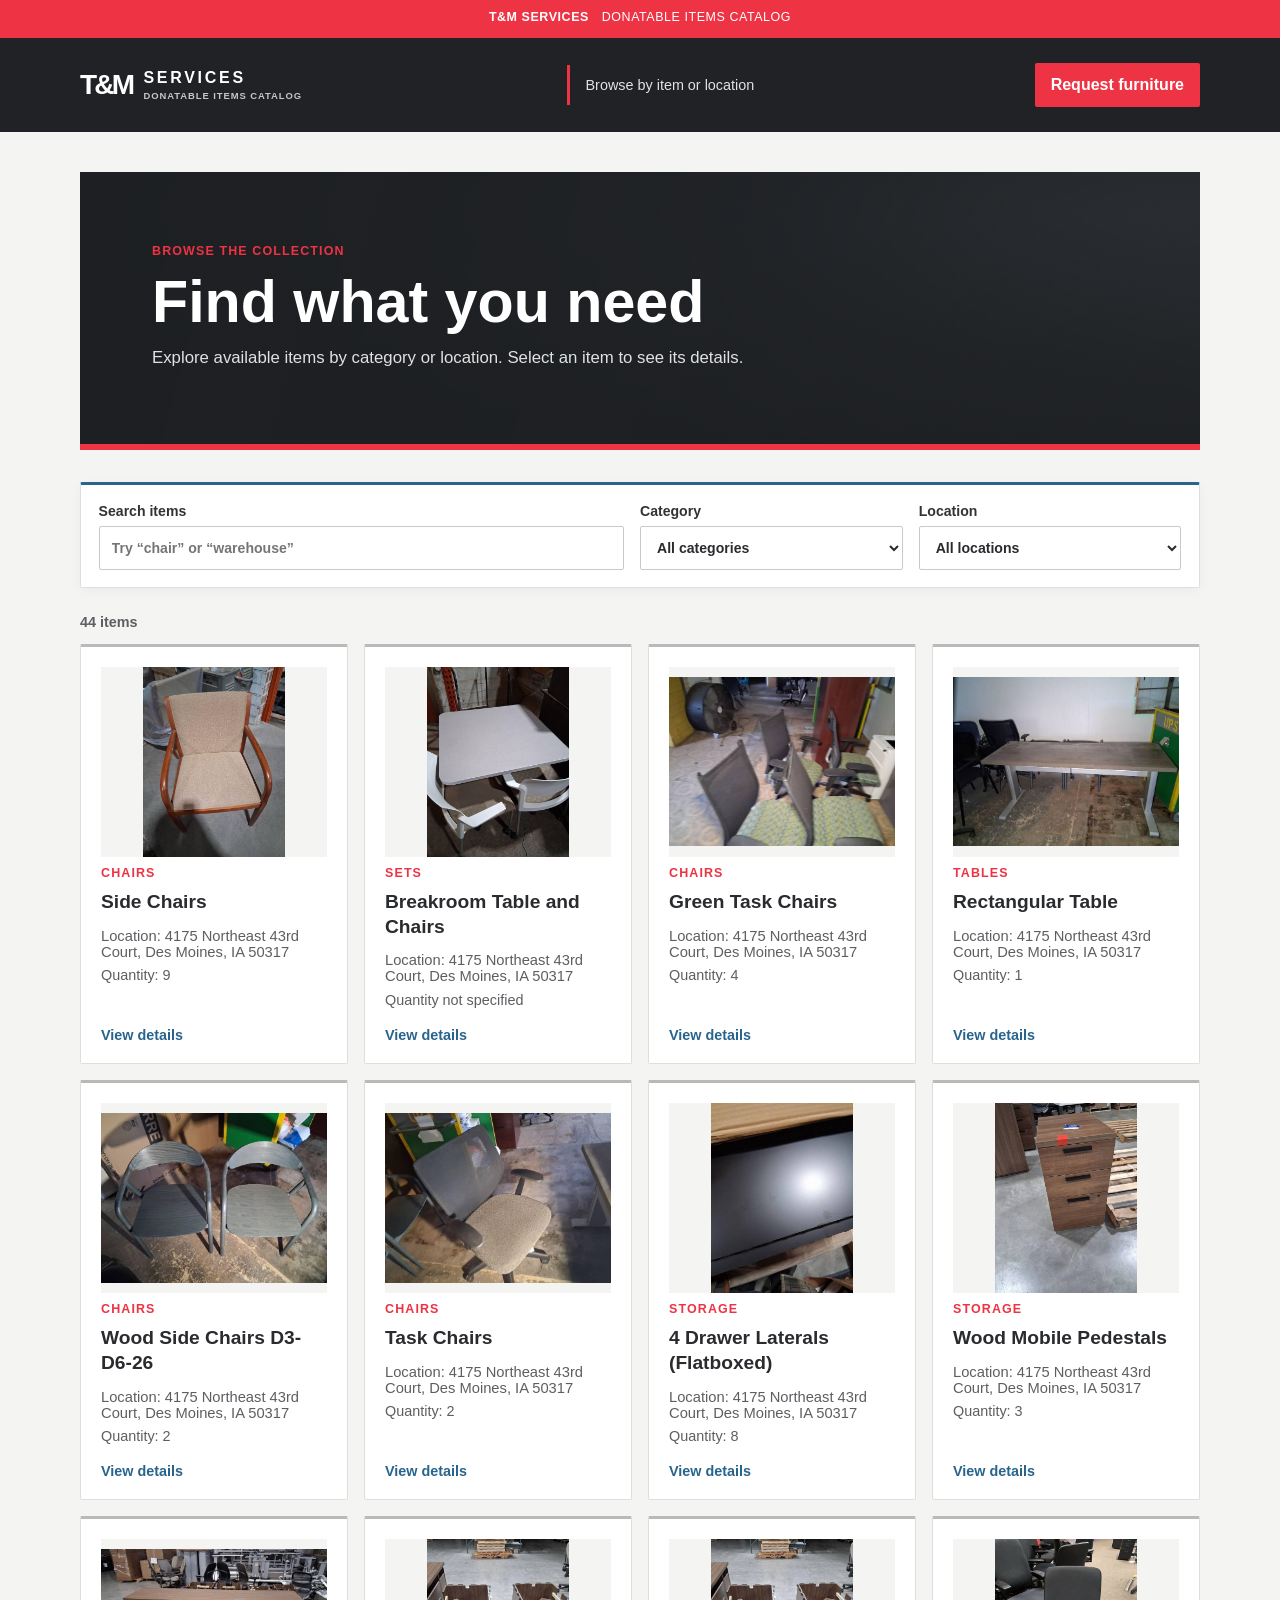
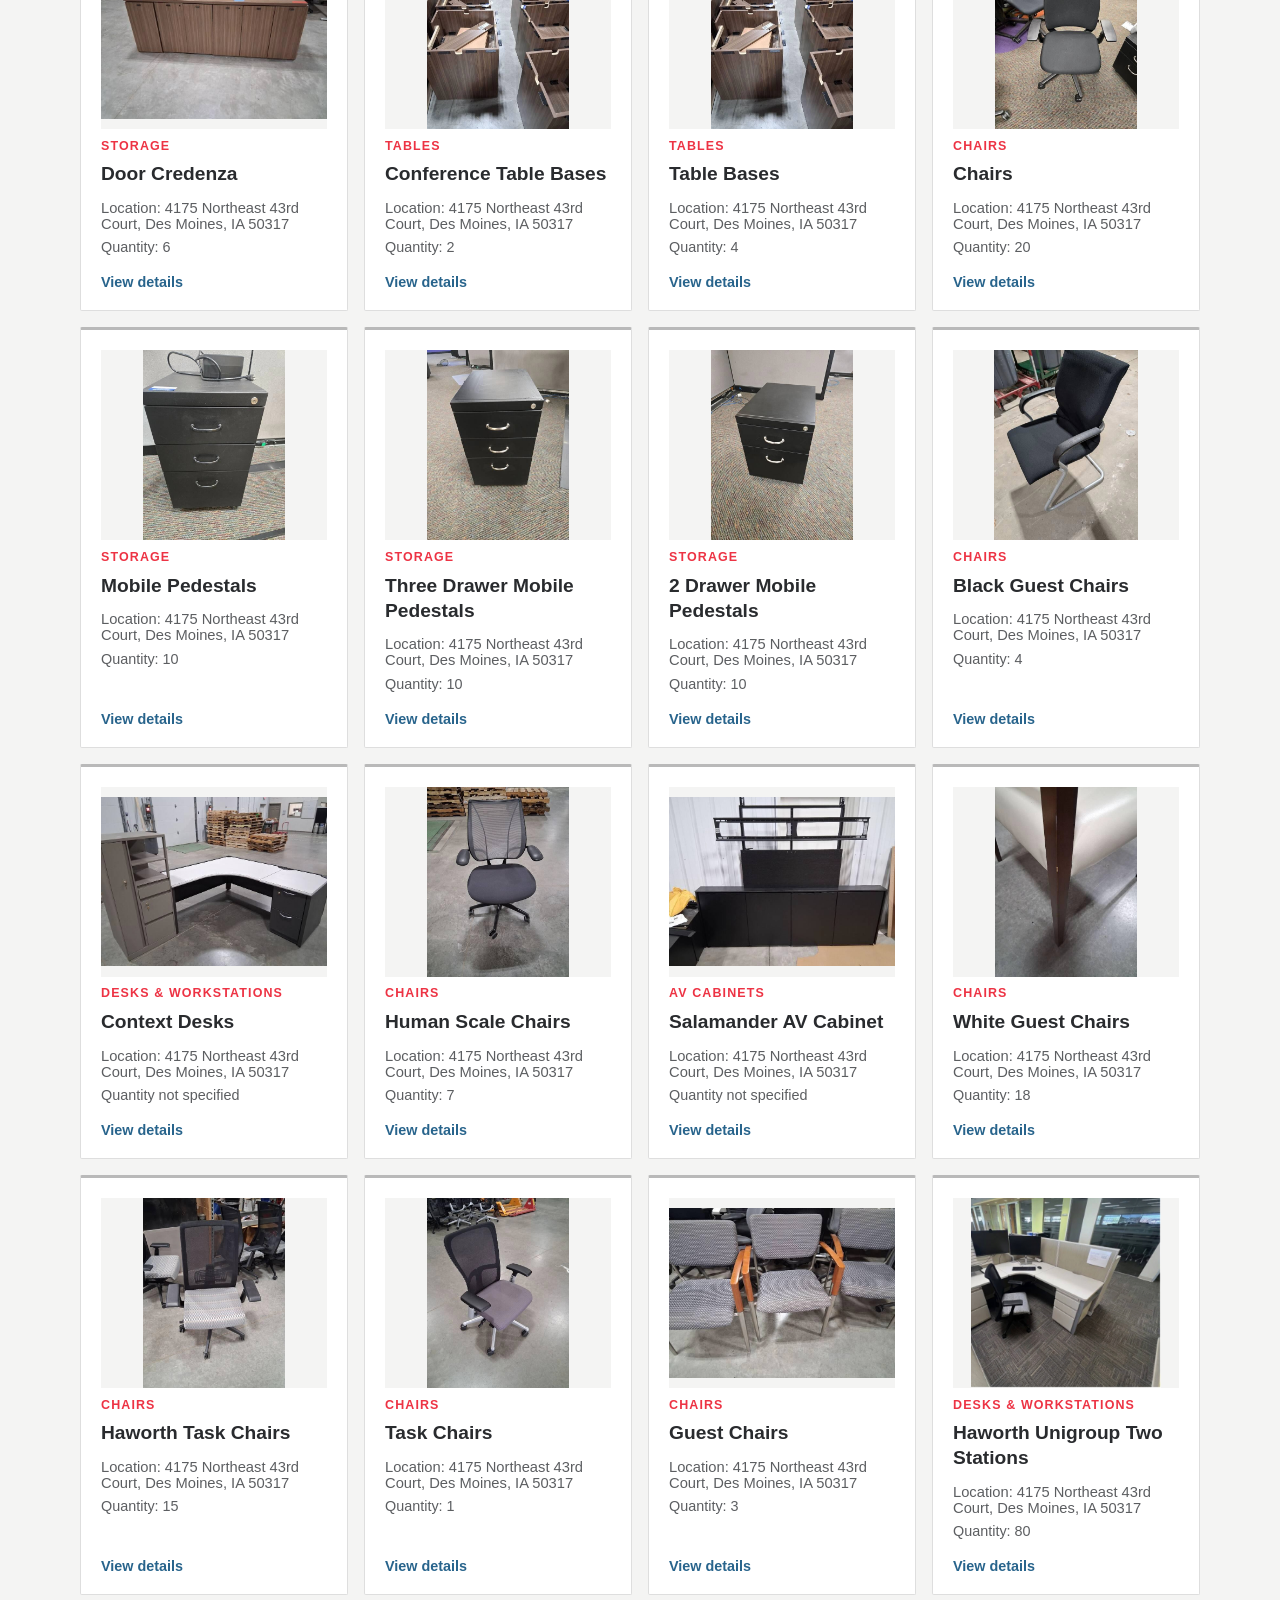
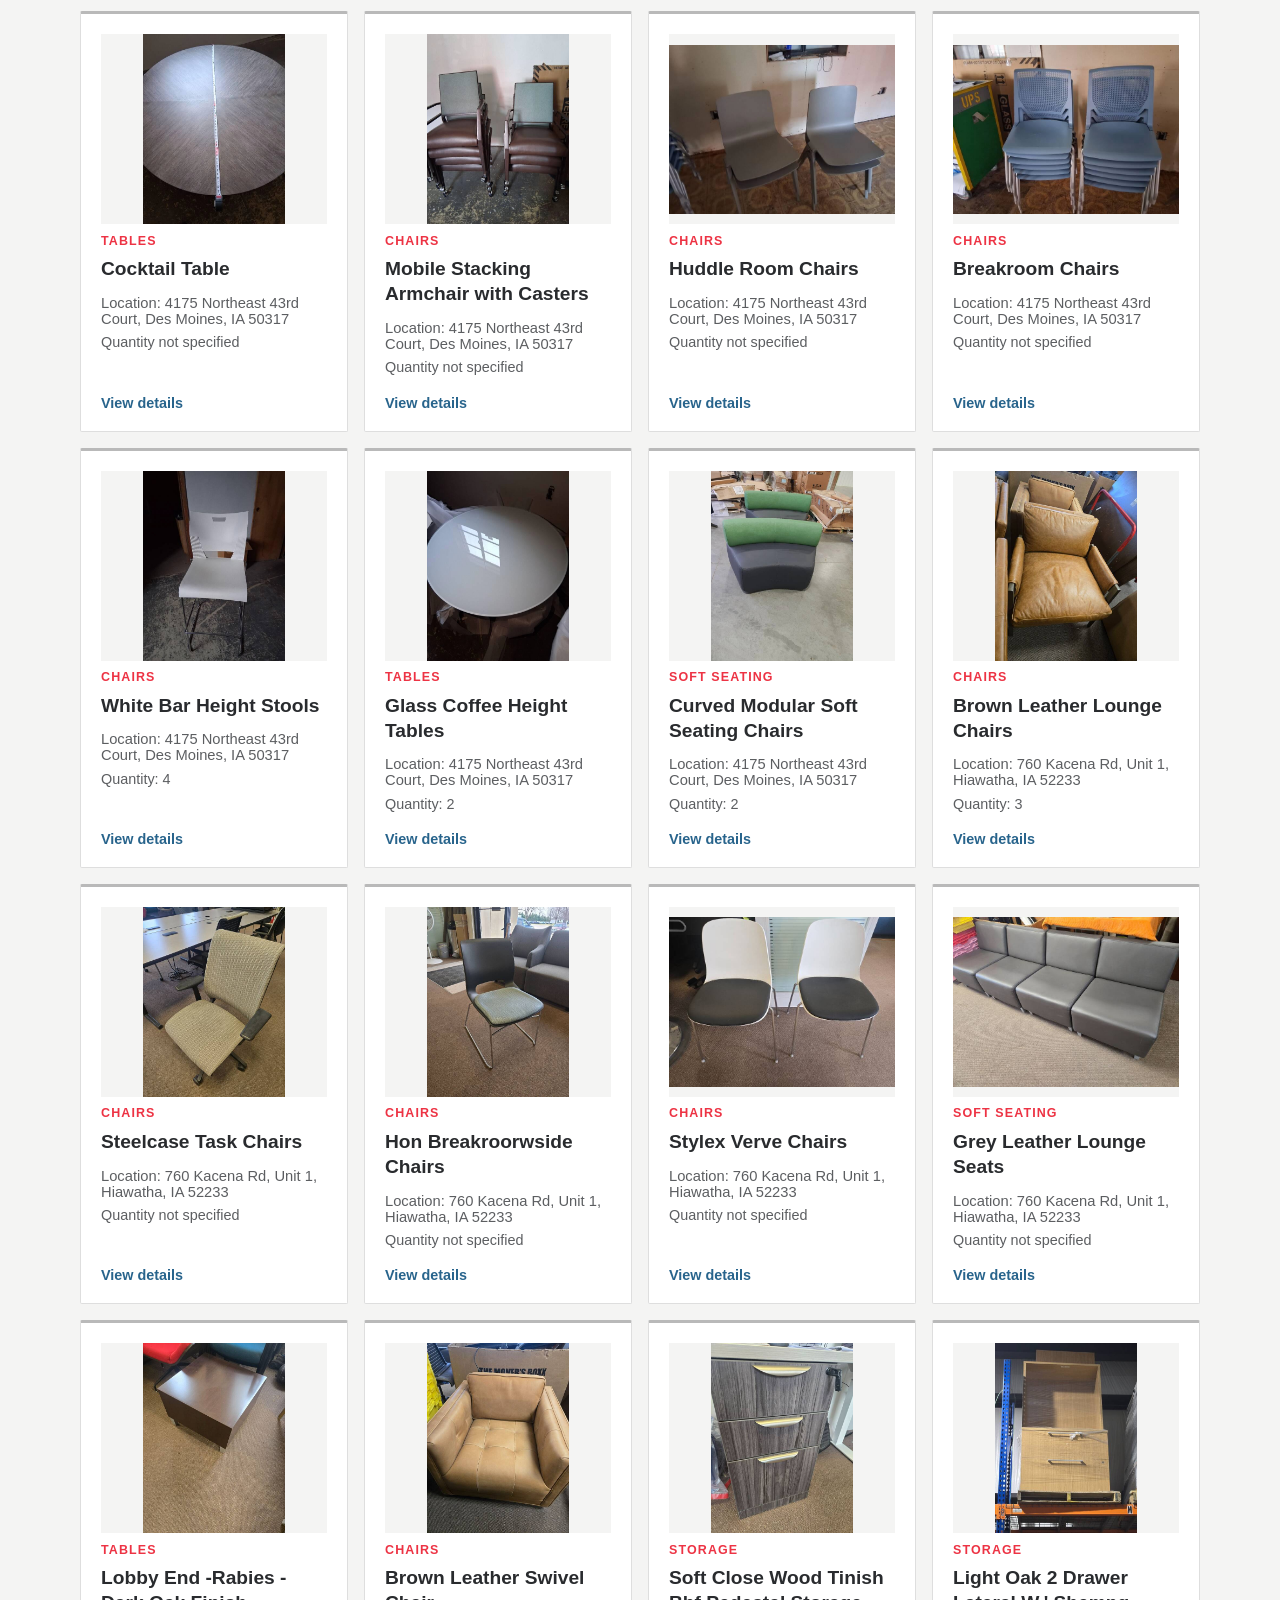
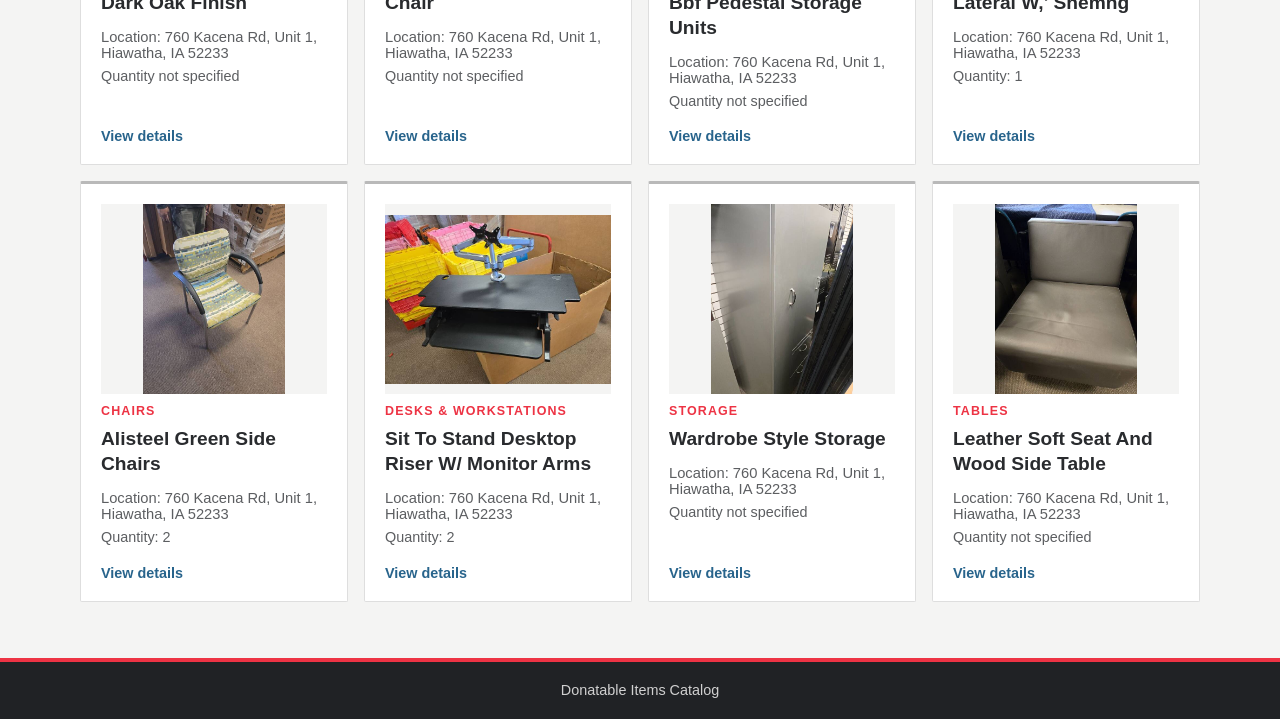
==== index.html @ 4b1358ad "Add files via upload" ====
<!doctype html>
<html lang="en">
  <head>
    <meta charset="utf-8">
    <meta name="viewport" content="width=device-width, initial-scale=1">
    <meta name="description" content="Browse donatable items by category and location.">
    <title>Donatable Items Catalog</title>
    <link rel="stylesheet" href="styles.css">
    <script src="catalog.js" defer></script>
  </head>
  <body>
    <div class="announcement" aria-label="Catalog notice">T&amp;M SERVICES <span>DONATABLE ITEMS CATALOG</span></div>
    <header class="site-header">
      <a class="brand" href="./" aria-label="T and M Services Donatable Items Catalog">
        <span class="brand-mark" aria-hidden="true">T&amp;M</span>
        <span class="brand-name">SERVICES<small>DONATABLE ITEMS CATALOG</small></span>
      </a>
      <span class="header-note">Browse by item or location</span>
      <a class="header-action" href="request.html">Request furniture</a>
    </header>

    <main class="page">
      <section id="catalog-view" aria-labelledby="page-title">
        <div class="intro">
          <p class="eyebrow">Browse the collection</p>
          <h1 id="page-title">Find what you need</h1>
          <p>Explore available items by category or location. Select an item to see its details.</p>
        </div>

        <div class="filters" aria-label="Catalog filters">
          <label class="search-field">
            <span>Search items</span>
            <input id="search-input" type="search" placeholder="Try “chair” or “warehouse”">
          </label>
          <label>
            <span>Category</span>
            <select id="category-filter">
              <option value="">All categories</option>
            </select>
          </label>
          <label>
            <span>Location</span>
            <select id="location-filter">
              <option value="">All locations</option>
            </select>
          </label>
        </div>

        <p id="result-count" class="result-count" aria-live="polite"></p>
        <div id="item-grid" class="item-grid"></div>
        <p id="empty-state" class="empty-state" hidden>No items match those filters. Try changing your search.</p>
      </section>

      <section id="detail-view" aria-live="polite" hidden></section>
    </main>

    <footer class="site-footer">
      <p>Donatable Items Catalog</p>
    </footer>
  </body>
</html>
---- styles.css ----
:root {
  color-scheme: light;
  font-family: Arial, Helvetica, sans-serif;
  color: #292b2e;
  background: #f4f4f3;
  font-synthesis: none;
  text-rendering: optimizeLegibility;
  --tm-red: #ed3344;
  --tm-blue: #28648c;
  --tm-charcoal: #202225;
}

* {
  box-sizing: border-box;
}

body {
  min-width: 320px;
  min-height: 100vh;
  margin: 0;
}

a {
  color: inherit;
}

.announcement {
  min-height: 38px;
  padding: 0.65rem 1rem;
  color: #fff;
  background: var(--tm-red);
  font-size: 0.78rem;
  font-weight: 800;
  letter-spacing: 0.045em;
  text-align: center;
}

.announcement span {
  margin-left: 0.55rem;
  font-weight: 500;
}

.site-header {
  display: flex;
  min-height: 94px;
  align-items: center;
  justify-content: space-between;
  gap: 1.5rem;
  padding: 1.4rem max(1.25rem, calc((100% - 1120px) / 2));
  color: #fff;
  background: var(--tm-charcoal);
}

.brand {
  display: inline-flex;
  align-items: center;
  gap: 0.7rem;
  text-decoration: none;
}

.brand-mark {
  color: #fff;
  font-size: 1.75rem;
  font-weight: 900;
  letter-spacing: -0.1em;
}

.brand-name {
  display: grid;
  gap: 0.22rem;
  font-size: 1rem;
  font-weight: 700;
  letter-spacing: 0.17em;
}

.brand-name small {
  color: #c6c6c6;
  font-size: 0.59rem;
  letter-spacing: 0.1em;
}

.header-note {
  padding: 0.75rem 1rem;
  border-left: 3px solid var(--tm-red);
  color: #e2e2e2;
  font-size: 0.9rem;
}

.header-action,
.submit-button {
  display: inline-block;
  padding: 0.8rem 1rem;
  border: 0;
  border-radius: 2px;
  color: #fff;
  background: var(--tm-red);
  font: inherit;
  font-weight: 700;
  text-align: center;
  text-decoration: none;
  cursor: pointer;
}

.header-action:hover,
.submit-button:hover {
  background: #c92434;
}

.header-action:focus-visible,
.submit-button:focus-visible,
.request-form input:focus-visible,
.request-form textarea:focus-visible {
  outline: 3px solid #65a2cb;
  outline-offset: 2px;
}

.page {
  width: min(1120px, calc(100% - 2.5rem));
  min-height: calc(100vh - 210px);
  margin: 0 auto;
  padding: 2.5rem 0 3.5rem;
}

.intro {
  position: relative;
  overflow: hidden;
  max-width: none;
  margin-bottom: 2rem;
  padding: clamp(2rem, 6vw, 4.5rem);
  border-bottom: 6px solid var(--tm-red);
  color: #fff;
  background:
    linear-gradient(105deg, rgb(29 31 34 / 97%) 0%, rgb(29 31 34 / 91%) 55%, rgb(29 31 34 / 76%) 100%),
    radial-gradient(ellipse at 90% 15%, #59636b 0, #34383c 44%, #202225 75%);
}

.eyebrow,
.item-category {
  color: var(--tm-red);
  font-size: 0.78rem;
  font-weight: 700;
  letter-spacing: 0.09em;
  text-transform: uppercase;
}

.intro .eyebrow {
  margin: 0 0 0.8rem;
}

h1 {
  margin: 0;
  font-size: clamp(2.2rem, 5vw, 3.7rem);
  font-weight: 800;
  line-height: 1.04;
}

.intro > p:last-child {
  margin: 0.8rem 0 0;
  color: #e1e1e1;
  font-size: 1.05rem;
  line-height: 1.6;
}

.filters {
  display: grid;
  grid-template-columns: minmax(220px, 2fr) minmax(180px, 1fr) minmax(180px, 1fr);
  gap: 1rem;
  padding: 1.1rem;
  border: 1px solid #dedede;
  border-top: 3px solid var(--tm-blue);
  border-radius: 2px;
  background: #fff;
  box-shadow: 0 3px 12px rgb(0 0 0 / 4%);
}

.filters label {
  display: grid;
  gap: 0.45rem;
  color: #303236;
  font-size: 0.88rem;
  font-weight: 600;
}

.filters input,
.filters select {
  width: 100%;
  min-height: 44px;
  padding: 0.65rem 0.75rem;
  border: 1px solid #c9c9c9;
  border-radius: 2px;
  color: #292b2e;
  background: #fff;
  font: inherit;
}

.filters input:focus,
.filters select:focus,
.item-card:focus-visible,
.back-link:focus-visible {
  outline: 3px solid var(--tm-blue);
  outline-offset: 2px;
}

.result-count {
  margin: 1.6rem 0 0.85rem;
  color: #5c5e61;
  font-size: 0.9rem;
  font-weight: 600;
}

.item-grid {
  display: grid;
  grid-template-columns: repeat(auto-fit, minmax(235px, 1fr));
  gap: 1rem;
}

.item-card {
  display: flex;
  min-height: 190px;
  flex-direction: column;
  align-items: flex-start;
  padding: 1.25rem;
  border: 1px solid #dedede;
  border-top: 3px solid #b9b9b9;
  border-radius: 2px;
  background: #fff;
  text-decoration: none;
  transition: border-color 140ms ease, transform 140ms ease, box-shadow 140ms ease;
}

.item-card:hover {
  transform: translateY(-2px);
  border-top-color: var(--tm-red);
  box-shadow: 0 8px 20px rgb(0 0 0 / 10%);
}

.item-card h2 {
  margin: 0.6rem 0 0.8rem;
  font-size: 1.2rem;
  line-height: 1.3;
}

.item-location {
  margin: 0;
  color: #5c5e61;
  font-size: 0.92rem;
}

.item-image {
  order: -1;
  width: 100%;
  height: 190px;
  margin-bottom: 0.6rem;
  background: #f4f4f3;
  object-fit: contain;
}

.item-quantity {
  margin: 0.45rem 0 0;
  color: #5c5e61;
  font-size: 0.9rem;
}

.item-action {
  margin-top: auto;
  padding-top: 1.2rem;
  color: var(--tm-blue);
  font-size: 0.9rem;
  font-weight: 700;
}

.empty-state {
  padding: 2rem;
  border: 1px dashed #b7b7b7;
  color: #5c5e61;
  text-align: center;
}

.back-link {
  display: inline-block;
  margin-bottom: 2rem;
  color: var(--tm-blue);
  font-weight: 700;
  text-decoration: none;
}

.back-link:hover {
  text-decoration: underline;
}

.detail-panel {
  max-width: 720px;
  padding: clamp(1.5rem, 5vw, 3rem);
  border: 1px solid #dedede;
  border-top: 5px solid var(--tm-red);
  border-radius: 2px;
  background: #fff;
  box-shadow: 0 5px 18px rgb(0 0 0 / 6%);
}

.detail-panel .eyebrow {
  margin: 0 0 0.7rem;
}

.detail-panel h1 {
  font-size: clamp(1.8rem, 5vw, 2.7rem);
}

.detail-location {
  margin: 1.2rem 0 0;
  font-weight: 600;
}

.detail-description {
  margin: 0.8rem 0 0;
  color: #5c5e61;
  line-height: 1.7;
}

.detail-images {
  display: grid;
  grid-template-columns: repeat(auto-fit, minmax(min(100%, 180px), 1fr));
  gap: 0.75rem;
  margin-top: 1.5rem;
}

.detail-images img {
  width: 100%;
  height: 240px;
  background: #f4f4f3;
  object-fit: contain;
}

.request-page {
  max-width: 820px;
}

.request-intro {
  margin-bottom: 1.5rem;
}

.request-intro .eyebrow {
  margin: 0 0 0.6rem;
}

.request-intro h1 {
  font-size: clamp(2rem, 5vw, 3rem);
}

.request-intro > p:last-child {
  max-width: 720px;
  margin: 0.8rem 0 0;
  color: #5c5e61;
  line-height: 1.6;
}

.request-form {
  display: grid;
  gap: 1rem;
}

.form-section {
  display: grid;
  gap: 1rem;
  min-width: 0;
  margin: 0;
  padding: 1.25rem;
  border: 1px solid #dedede;
  border-top: 3px solid var(--tm-blue);
  border-radius: 2px;
  background: #fff;
}

.form-section legend {
  padding: 0 0.4rem;
  font-size: 1.1rem;
  font-weight: 700;
}

.form-section > label:not(.checkbox-option) {
  display: grid;
  gap: 0.45rem;
  color: #303236;
  font-size: 0.92rem;
  font-weight: 600;
}

.request-form input:not([type="radio"]):not([type="checkbox"]),
.request-form textarea {
  width: 100%;
  min-height: 44px;
  padding: 0.7rem 0.75rem;
  border: 1px solid #c9c9c9;
  border-radius: 2px;
  color: #292b2e;
  background: #fff;
  font: inherit;
}

.request-form textarea {
  resize: vertical;
}

.required,
.optional {
  margin-left: 0.35rem;
  color: #5c5e61;
  font-size: 0.82rem;
  font-weight: 400;
}

.field-help {
  margin: -0.5rem 0 0;
  color: #5c5e61;
  font-size: 0.9rem;
}

.field-label {
  font-weight: 600;
}

.radio-options {
  display: grid;
  gap: 0.75rem;
}

.radio-options label,
.checkbox-option {
  display: flex;
  align-items: flex-start;
  gap: 0.6rem;
  line-height: 1.55;
}

.radio-options input,
.checkbox-option input {
  flex: 0 0 auto;
  width: 1rem;
  height: 1rem;
  margin-top: 0.2rem;
  accent-color: var(--tm-blue);
}

.condition-section > p {
  margin: 0;
  color: #44464a;
  line-height: 1.65;
}

.checkbox-option {
  padding: 0.9rem;
  border: 1px solid #dedede;
  background: #f8f8f7;
}

.email-notice {
  margin: 0;
  color: #5c5e61;
  font-size: 0.92rem;
  line-height: 1.6;
}

.submit-button {
  justify-self: start;
  min-height: 46px;
  font-size: 1rem;
}

.submission-message {
  margin: 0;
  padding: 1rem;
  border-left: 4px solid var(--tm-blue);
  background: #fff;
  line-height: 1.55;
}

.site-footer {
  padding: 1.3rem 1.25rem;
  border-top: 4px solid var(--tm-red);
  color: #d0d0d0;
  background: var(--tm-charcoal);
  font-size: 0.9rem;
  text-align: center;
}

.site-footer p {
  margin: 0;
}

[hidden] {
  display: none !important;
}

@media (max-width: 700px) {
  .site-header {
    min-height: 82px;
  }

  .header-note {
    display: none;
  }

  .page {
    padding: 1.5rem 0 2.5rem;
  }

  .intro {
    margin-bottom: 1.4rem;
  }

  .filters {
    grid-template-columns: 1fr;
  }
}
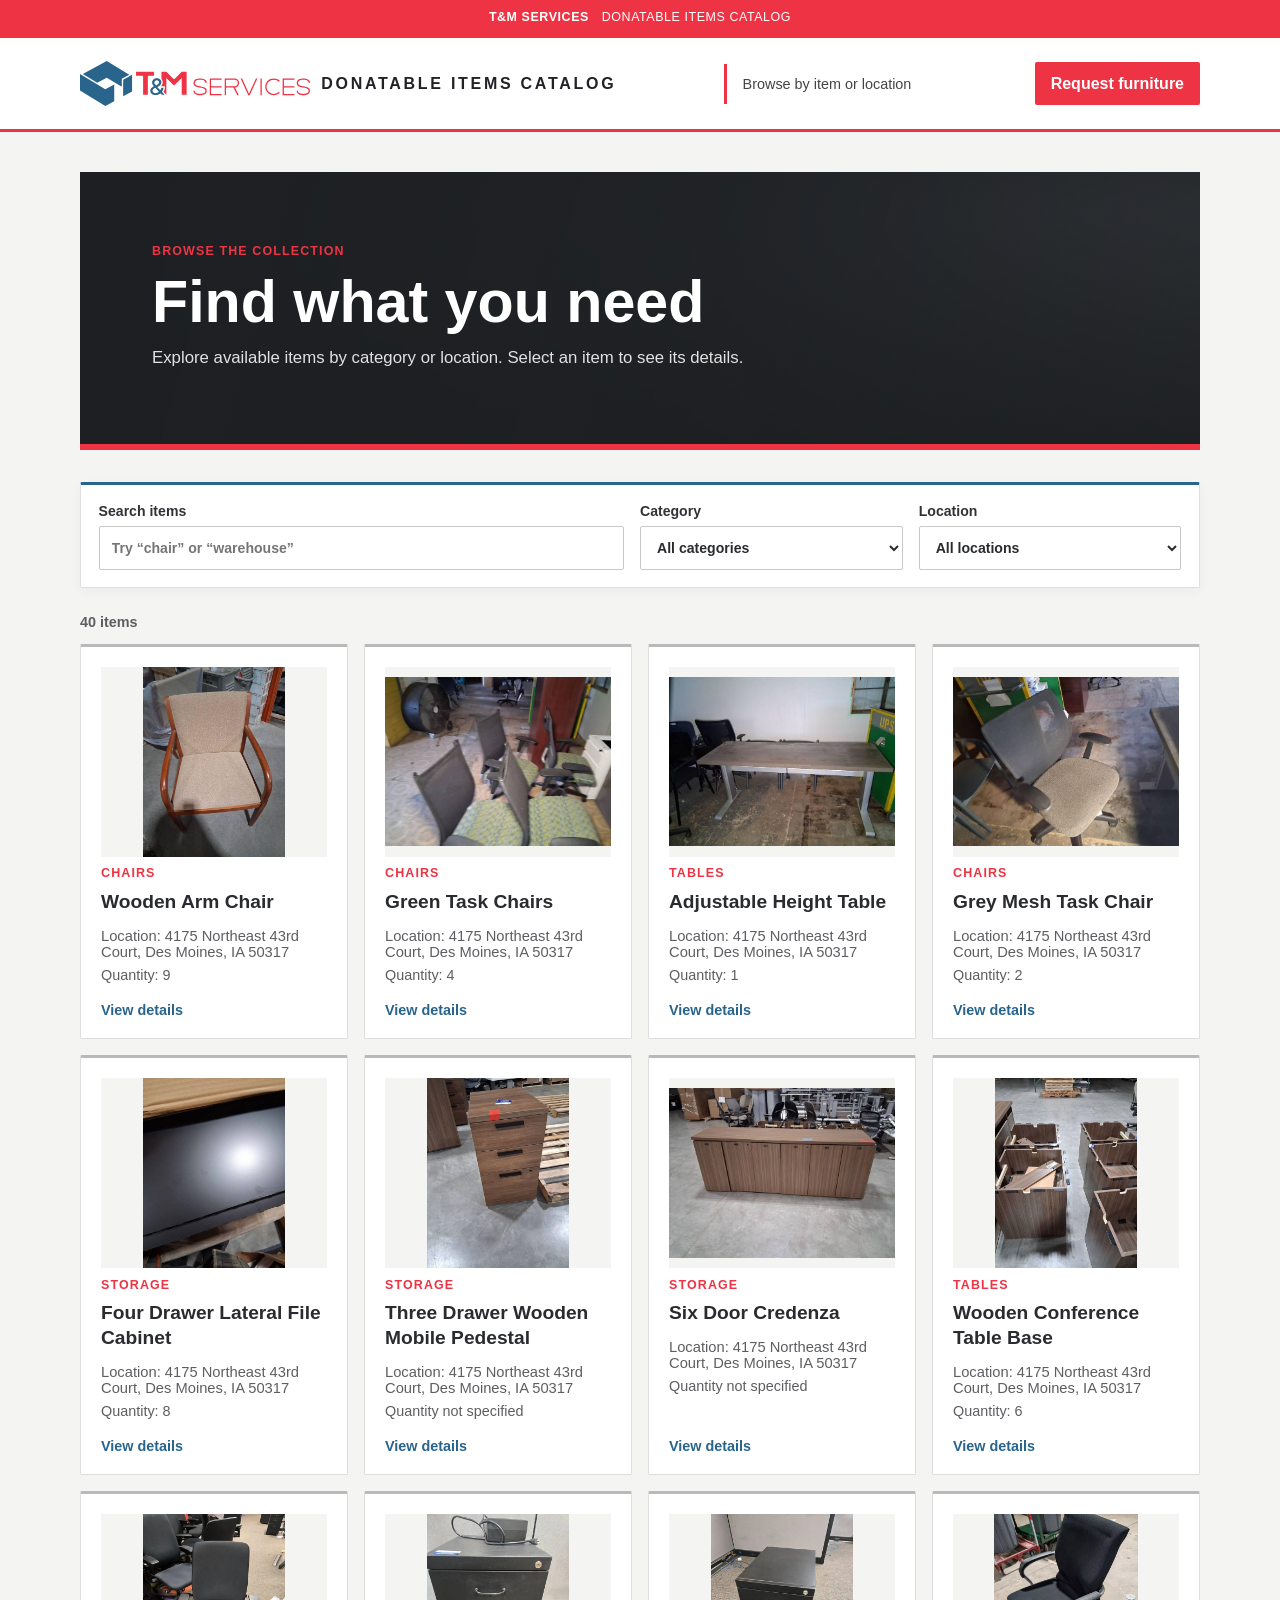
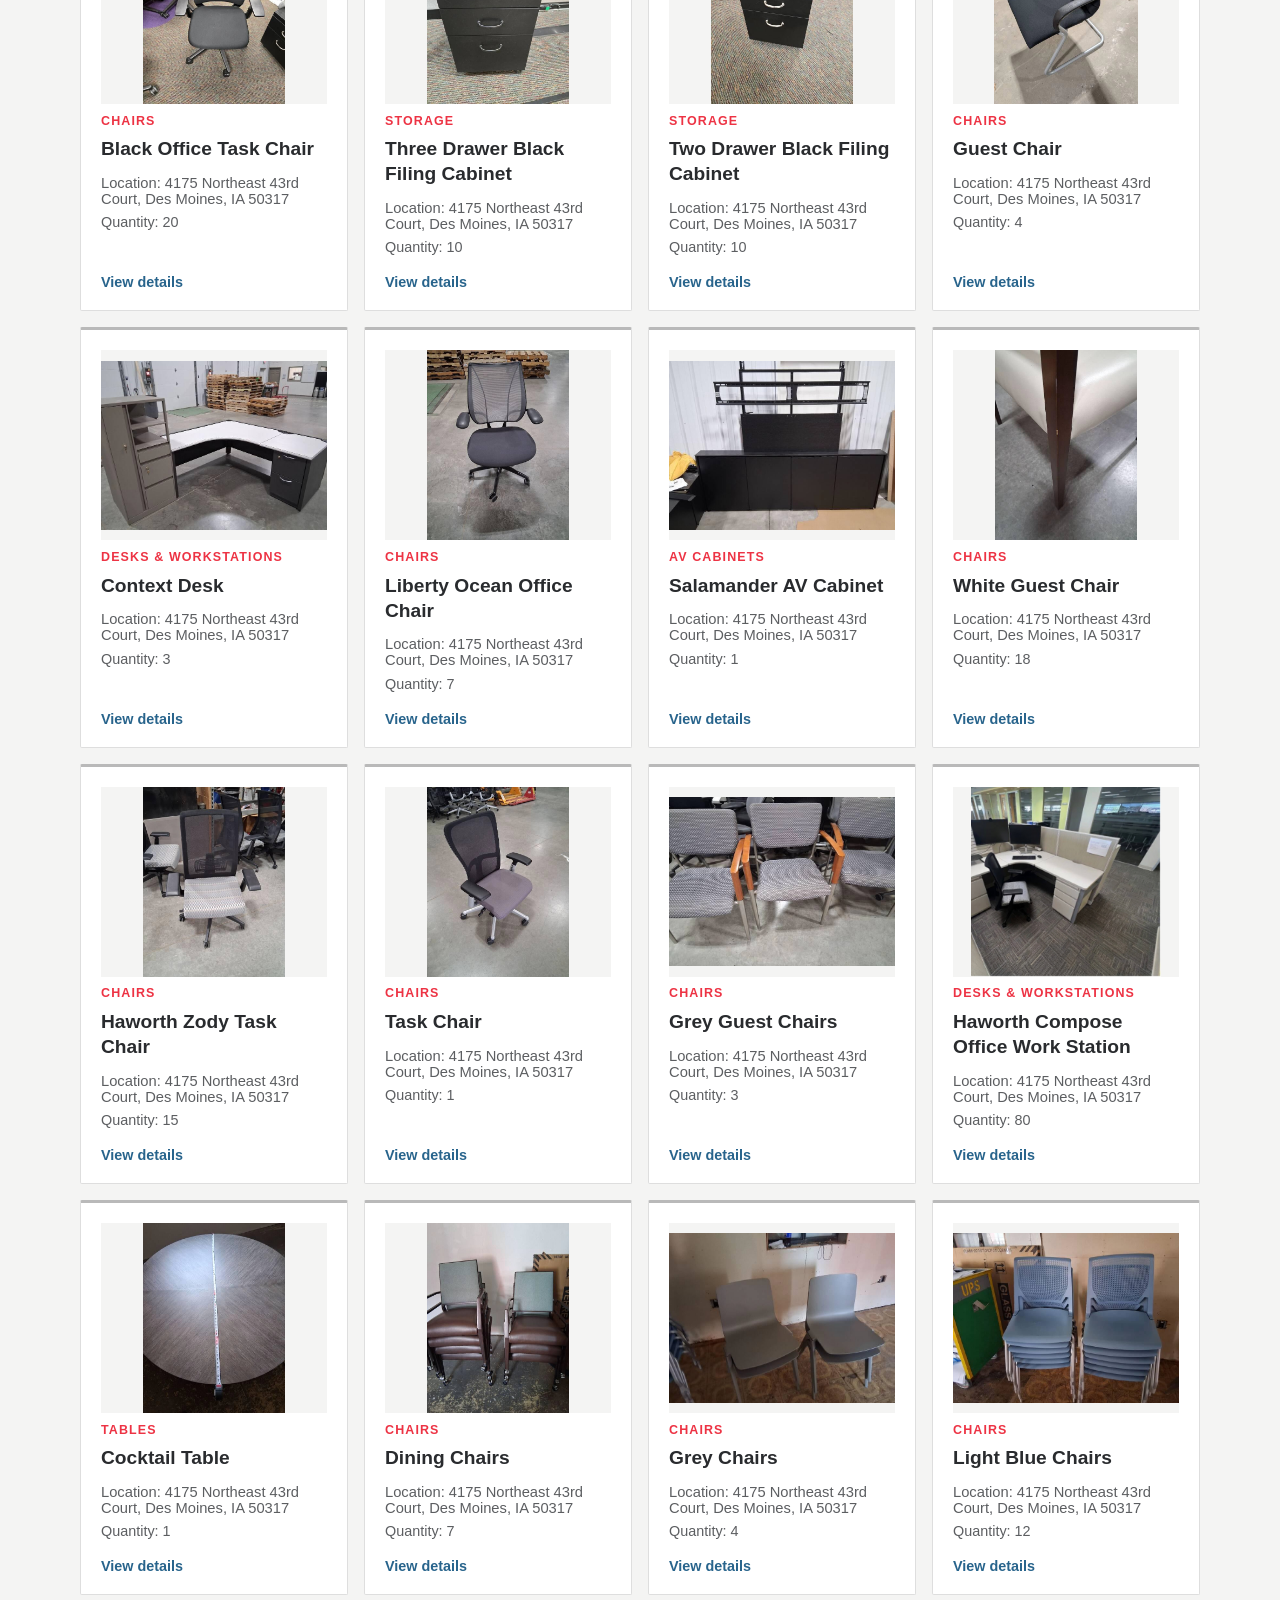
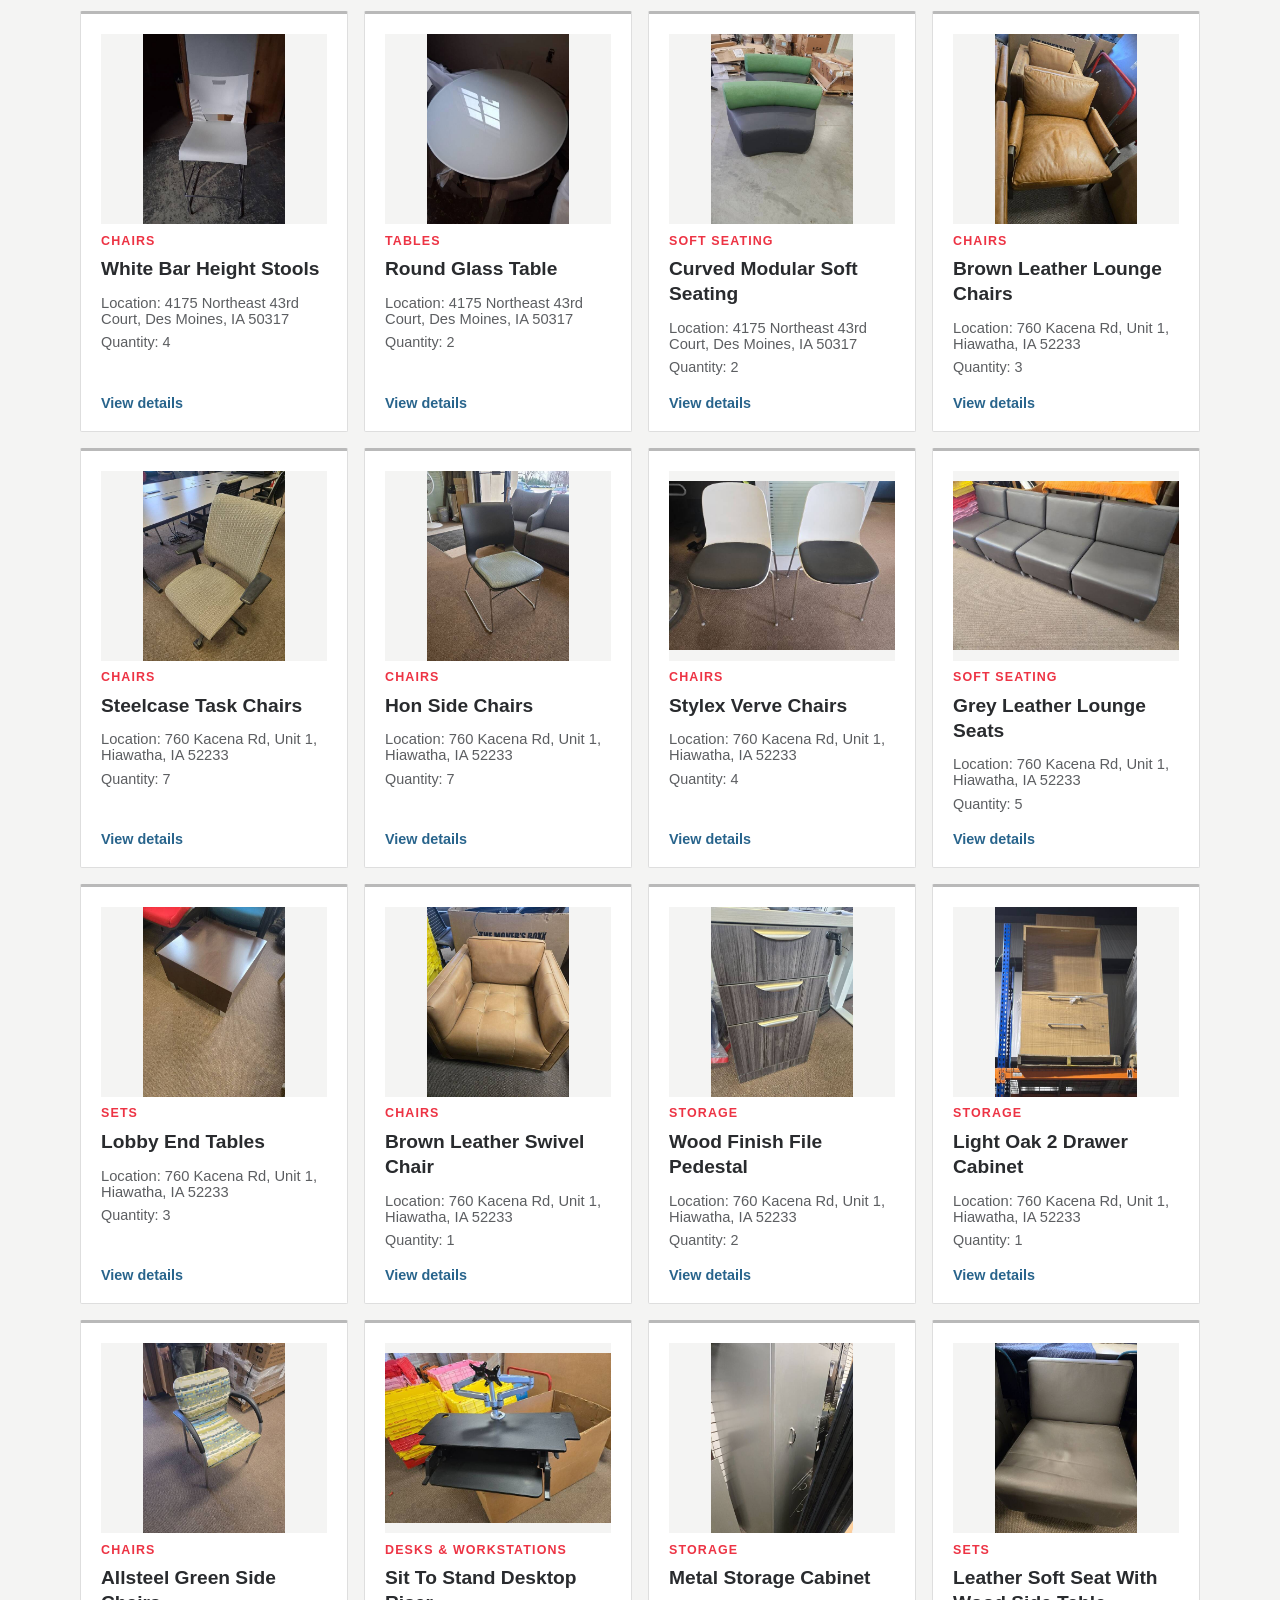
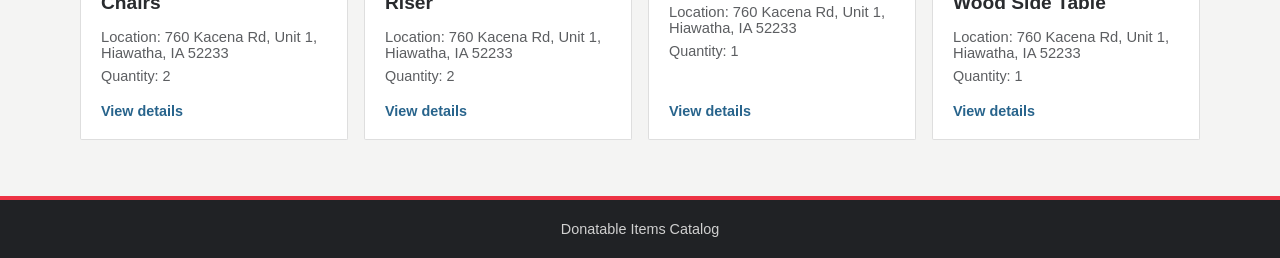
==== commit 1d298eea: "Add T&M logo and white header to match tmservices.net Co-authored-by: Copilot App <223556219+Copilot" ====
--- a/index.html
+++ b/index.html
@@ -12,8 +12,8 @@
     <div class="announcement" aria-label="Catalog notice">T&amp;M SERVICES <span>DONATABLE ITEMS CATALOG</span></div>
     <header class="site-header">
       <a class="brand" href="./" aria-label="T and M Services Donatable Items Catalog">
-        <span class="brand-mark" aria-hidden="true">T&amp;M</span>
-        <span class="brand-name">SERVICES<small>DONATABLE ITEMS CATALOG</small></span>
+        <img class="brand-logo" src="images/tm-logo.svg" alt="T&amp;M Services">
+        <span class="brand-name">DONATABLE ITEMS CATALOG</span>
       </a>
       <span class="header-note">Browse by item or location</span>
       <a class="header-action" href="request.html">Request furniture</a>
--- a/styles.css
+++ b/styles.css
@@ -47,8 +47,9 @@
   justify-content: space-between;
   gap: 1.5rem;
   padding: 1.4rem max(1.25rem, calc((100% - 1120px) / 2));
-  color: #fff;
-  background: var(--tm-charcoal);
+  color: var(--tm-charcoal);
+  background: #fff;
+  border-bottom: 3px solid var(--tm-red);
 }
 
 .brand {
@@ -58,6 +59,12 @@
   text-decoration: none;
 }
 
+.brand-logo {
+  display: block;
+  width: clamp(150px, 22vw, 230px);
+  height: auto;
+}
+
 .brand-mark {
   color: #fff;
   font-size: 1.75rem;
@@ -74,7 +81,7 @@
 }
 
 .brand-name small {
-  color: #c6c6c6;
+  color: #5a5d62;
   font-size: 0.59rem;
   letter-spacing: 0.1em;
 }
@@ -82,7 +89,7 @@
 .header-note {
   padding: 0.75rem 1rem;
   border-left: 3px solid var(--tm-red);
-  color: #e2e2e2;
+  color: #444;
   font-size: 0.9rem;
 }
 
